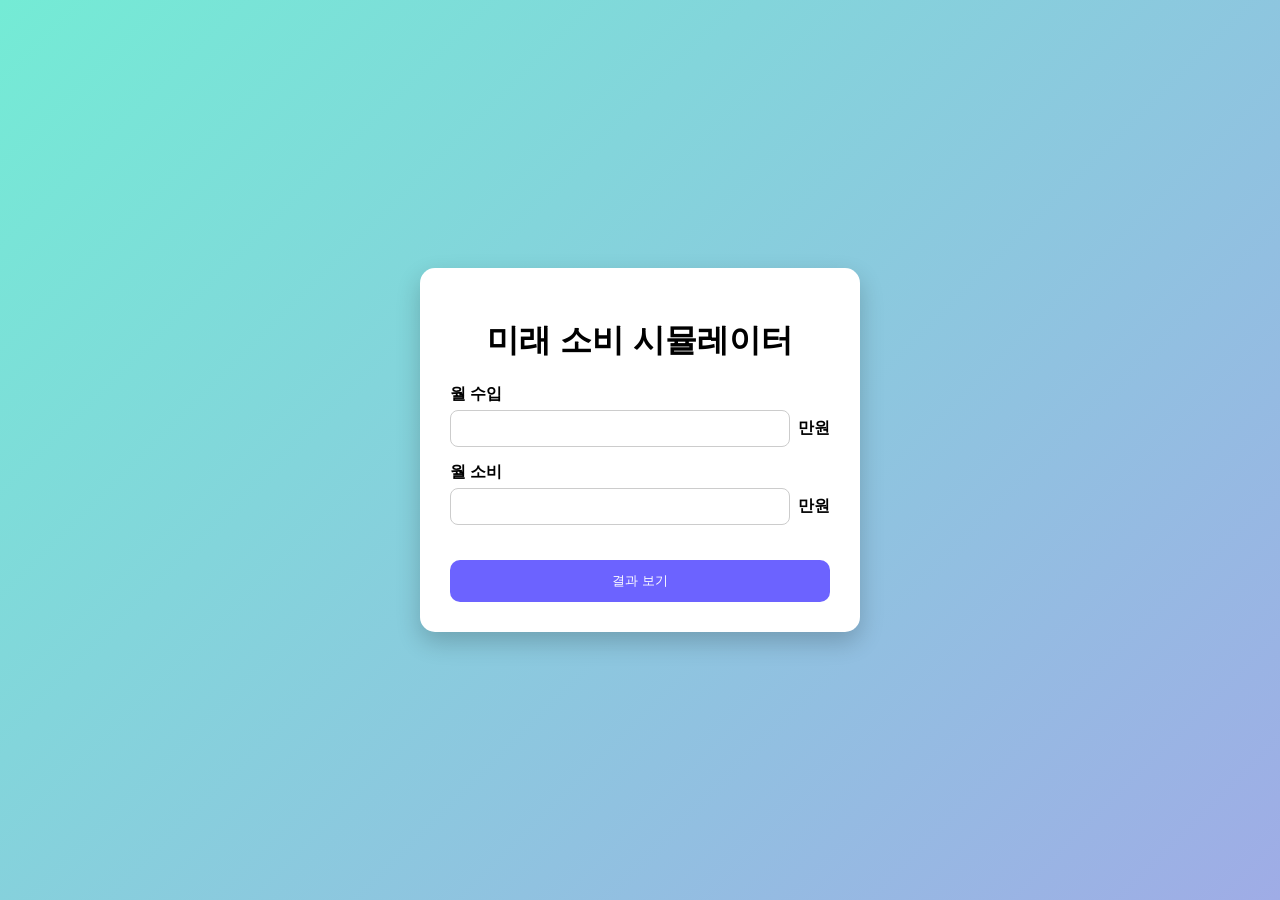
==== index.html @ 3adf465f "Add files via upload" ====
<!DOCTYPE html>
<html lang="ko">
<head>
  <meta charset="UTF-8">
  <title>미래 소비 시뮬레이터</title>
  <link rel="stylesheet" href="style.css">
</head>
<body>

  <div class="container">
    <h1>미래 소비 시뮬레이터</h1>

    <div class="input-group">
      <label>월 수입</label>
      <div class="input-row">
        <input type="number" id="income" step="10">
        <span>만원</span>
      </div>
    </div>

    <div class="input-group">
      <label>월 소비</label>
      <div class="input-row">
        <input type="number" id="expense" step="10">
        <span>만원</span>
      </div>
    </div>

    <button onclick="goResult()">결과 보기</button>
  </div>

  <script src="script.js"></script>
</body>
</html>
---- style.css ----
body {
  margin: 0;
  font-family: Arial, sans-serif;
  background: linear-gradient(135deg, #74ebd5, #9face6);
  display: flex;
  justify-content: center;
  align-items: center;
  min-height: 100vh;
}

.container {
  background: white;
  padding: 30px;
  border-radius: 15px;
  width: 380px;
  box-shadow: 0 10px 25px rgba(0,0,0,0.2);
  text-align: center;
}

.input-group {
  margin: 15px 0;
  text-align: left;
}

.input-group label {
  font-weight: bold;
}

.input-row {
  display: flex;
  align-items: center;
  margin-top: 5px;
}

.input-row input {
  flex: 1;
  padding: 10px;
  border-radius: 8px;
  border: 1px solid #ccc;
}

.input-row span {
  margin-left: 8px;
  font-weight: bold;
}

button {
  width: 100%;
  padding: 12px;
  margin-top: 20px;
  background: #6c63ff;
  color: white;
  border: none;
  border-radius: 10px;
  cursor: pointer;
}

button:hover {
  background: #574fd6;
}

.card {
  background: #f1f3f5;
  padding: 15px;
  margin-top: 15px;
  border-radius: 10px;
  text-align: left;
}

.card h2 {
  margin-bottom: 10px;
}

#status {
  font-weight: bold;
}

/* 그래프 크기 */
canvas {
  margin-top: 10px;
}
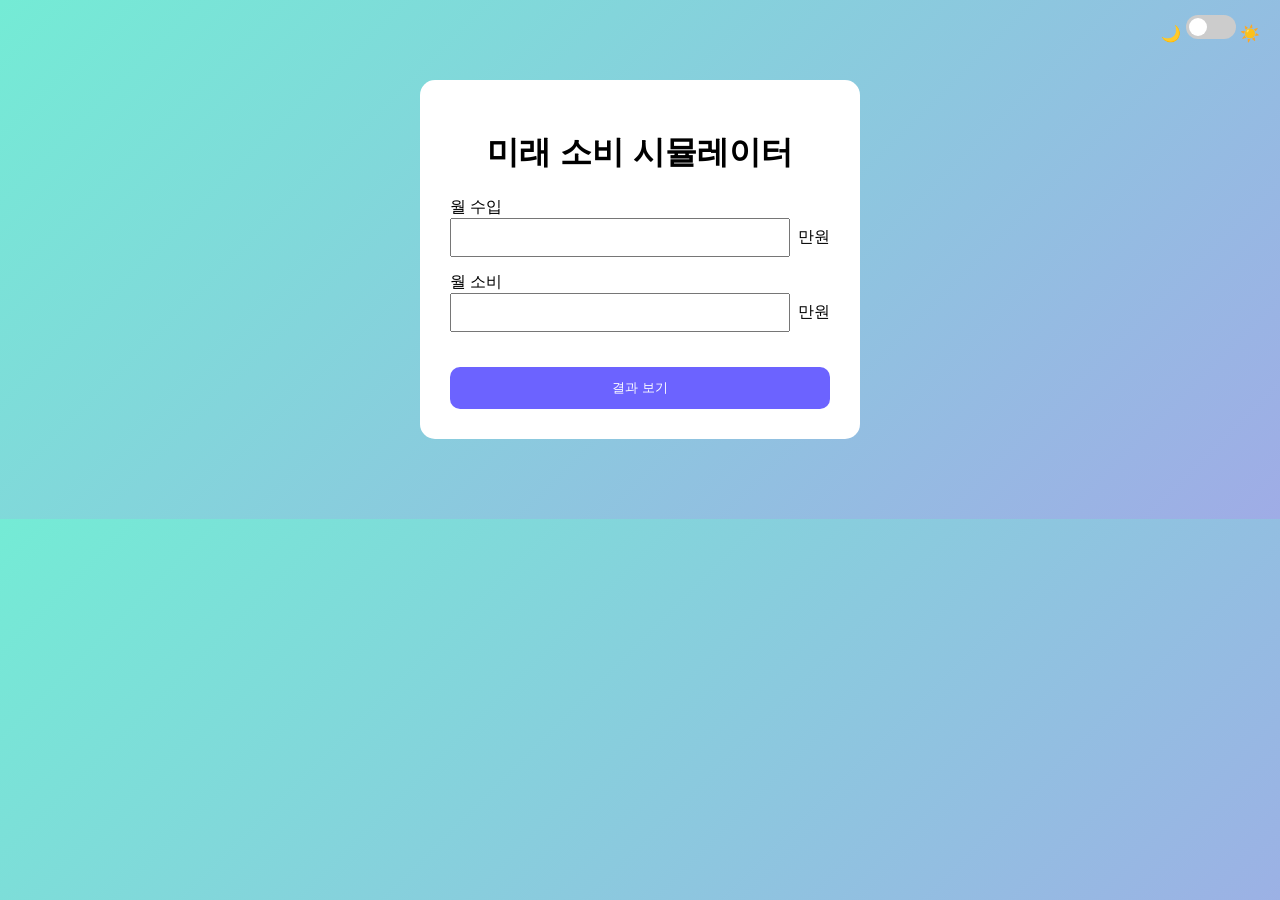
==== commit 9b037501: "Add files via upload" ====
--- a/index.html
+++ b/index.html
@@ -6,6 +6,14 @@
   <link rel="stylesheet" href="style.css">
 </head>
 <body>
+
+  <!-- 다크모드 토글 -->
+  <div class="theme-toggle">
+    🌙 <label class="switch">
+      <input type="checkbox" id="themeToggle">
+      <span class="slider"></span>
+    </label> ☀️
+  </div>
 
   <div class="container">
     <h1>미래 소비 시뮬레이터</h1>
--- a/style.css
+++ b/style.css
@@ -1,19 +1,77 @@
 body {
   margin: 0;
   font-family: Arial, sans-serif;
+  transition: 0.3s;
   background: linear-gradient(135deg, #74ebd5, #9face6);
-  display: flex;
-  justify-content: center;
-  align-items: center;
-  min-height: 100vh;
 }
 
+/* 다크모드 */
+body.dark {
+  background: #121212;
+  color: white;
+}
+
+body.dark .container {
+  background: #1e1e1e;
+}
+
+body.dark .card {
+  background: #2a2a2a;
+}
+
+/* 토글 위치 */
+.theme-toggle {
+  position: absolute;
+  top: 15px;
+  right: 20px;
+}
+
+/* 스위치 */
+.switch {
+  position: relative;
+  display: inline-block;
+  width: 50px;
+  height: 24px;
+}
+
+.switch input { display: none; }
+
+.slider {
+  position: absolute;
+  cursor: pointer;
+  background: #ccc;
+  border-radius: 24px;
+  width: 100%;
+  height: 100%;
+}
+
+.slider:before {
+  content: "";
+  position: absolute;
+  width: 18px;
+  height: 18px;
+  left: 3px;
+  top: 3px;
+  background: white;
+  border-radius: 50%;
+  transition: 0.3s;
+}
+
+input:checked + .slider {
+  background: #6c63ff;
+}
+
+input:checked + .slider:before {
+  transform: translateX(26px);
+}
+
+/* 기존 스타일 */
 .container {
-  background: white;
+  margin: 80px auto;
   padding: 30px;
   border-radius: 15px;
   width: 380px;
-  box-shadow: 0 10px 25px rgba(0,0,0,0.2);
+  background: white;
   text-align: center;
 }
 
@@ -22,26 +80,18 @@
   text-align: left;
 }
 
-.input-group label {
-  font-weight: bold;
-}
-
 .input-row {
   display: flex;
   align-items: center;
-  margin-top: 5px;
 }
 
 .input-row input {
   flex: 1;
   padding: 10px;
-  border-radius: 8px;
-  border: 1px solid #ccc;
 }
 
 .input-row span {
   margin-left: 8px;
-  font-weight: bold;
 }
 
 button {
@@ -52,30 +102,17 @@
   color: white;
   border: none;
   border-radius: 10px;
-  cursor: pointer;
-}
-
-button:hover {
-  background: #574fd6;
 }
 
 .card {
+  margin-top: 15px;
+  padding: 15px;
+  border-radius: 10px;
   background: #f1f3f5;
-  padding: 15px;
-  margin-top: 15px;
-  border-radius: 10px;
   text-align: left;
+  transition: 0.2s;
 }
 
-.card h2 {
-  margin-bottom: 10px;
-}
-
-#status {
-  font-weight: bold;
-}
-
-/* 그래프 크기 */
-canvas {
-  margin-top: 10px;
+.card:hover {
+  transform: translateY(-3px);
 }
